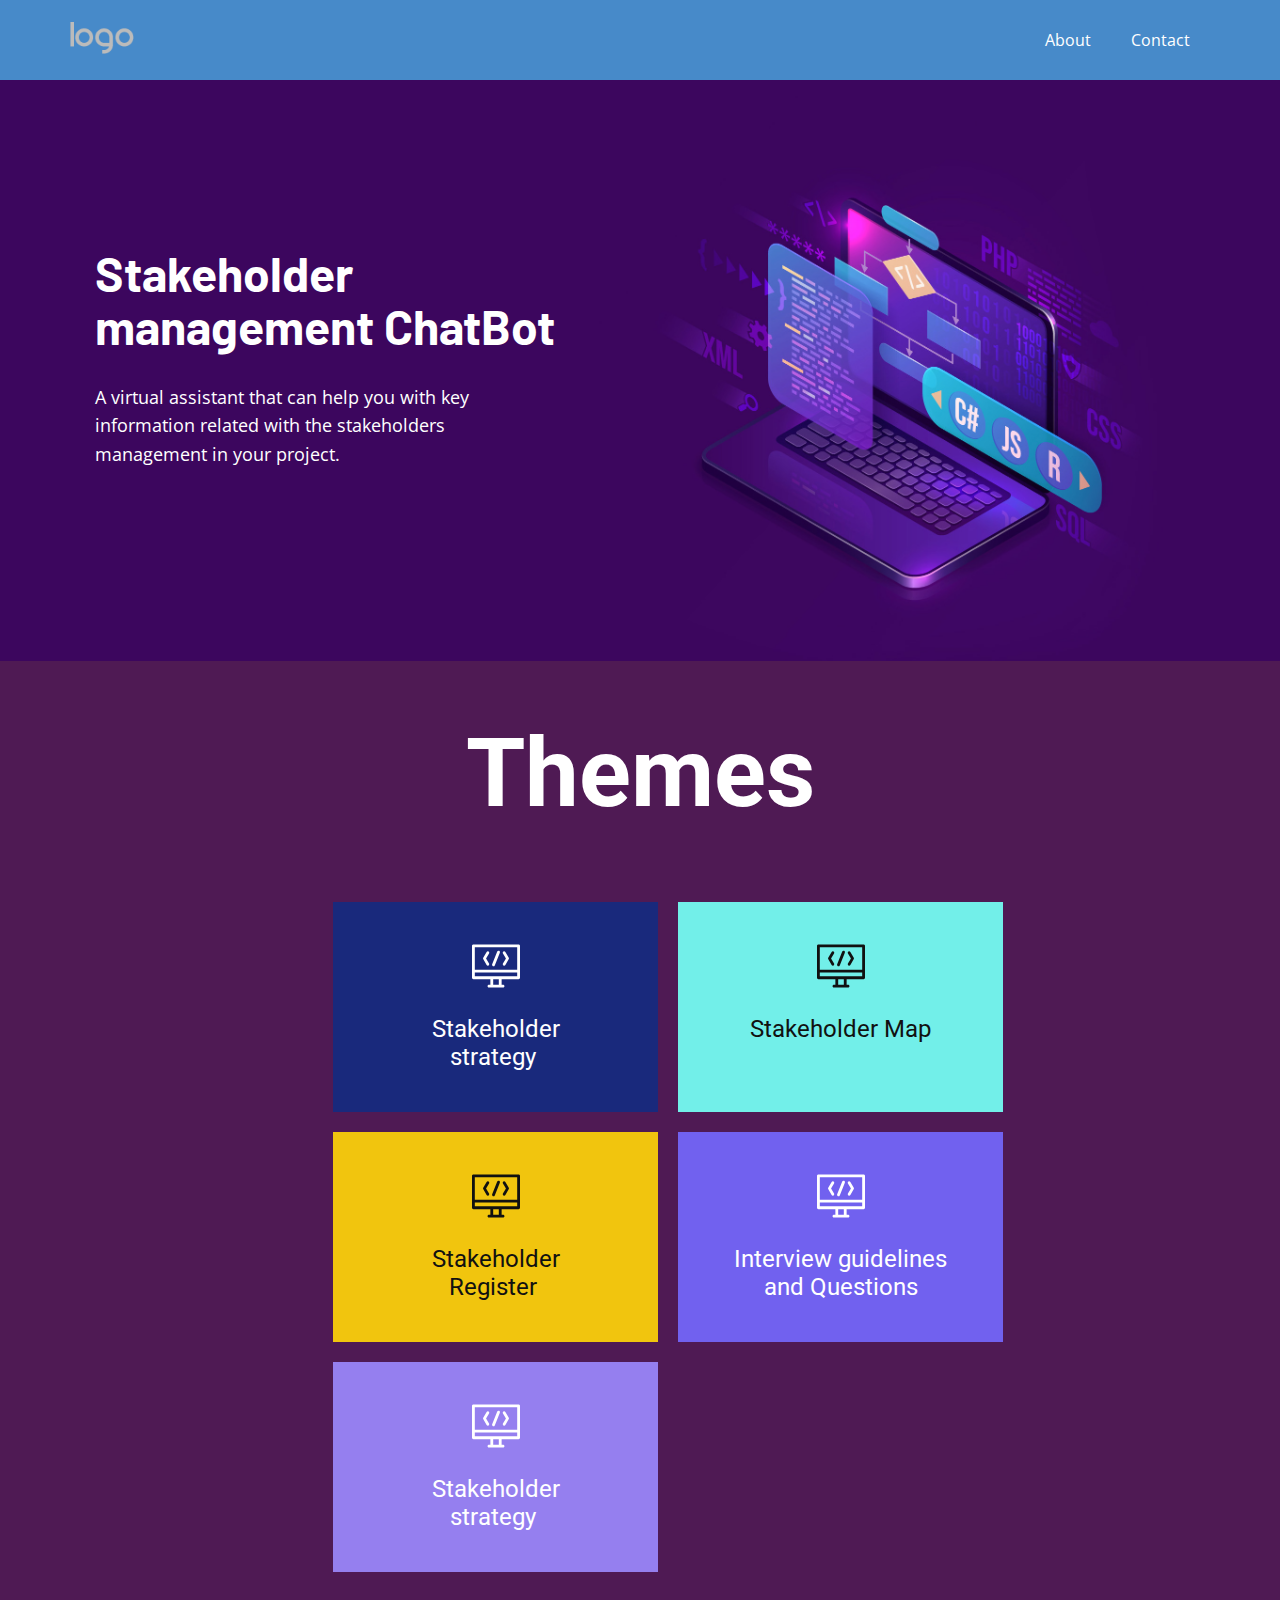
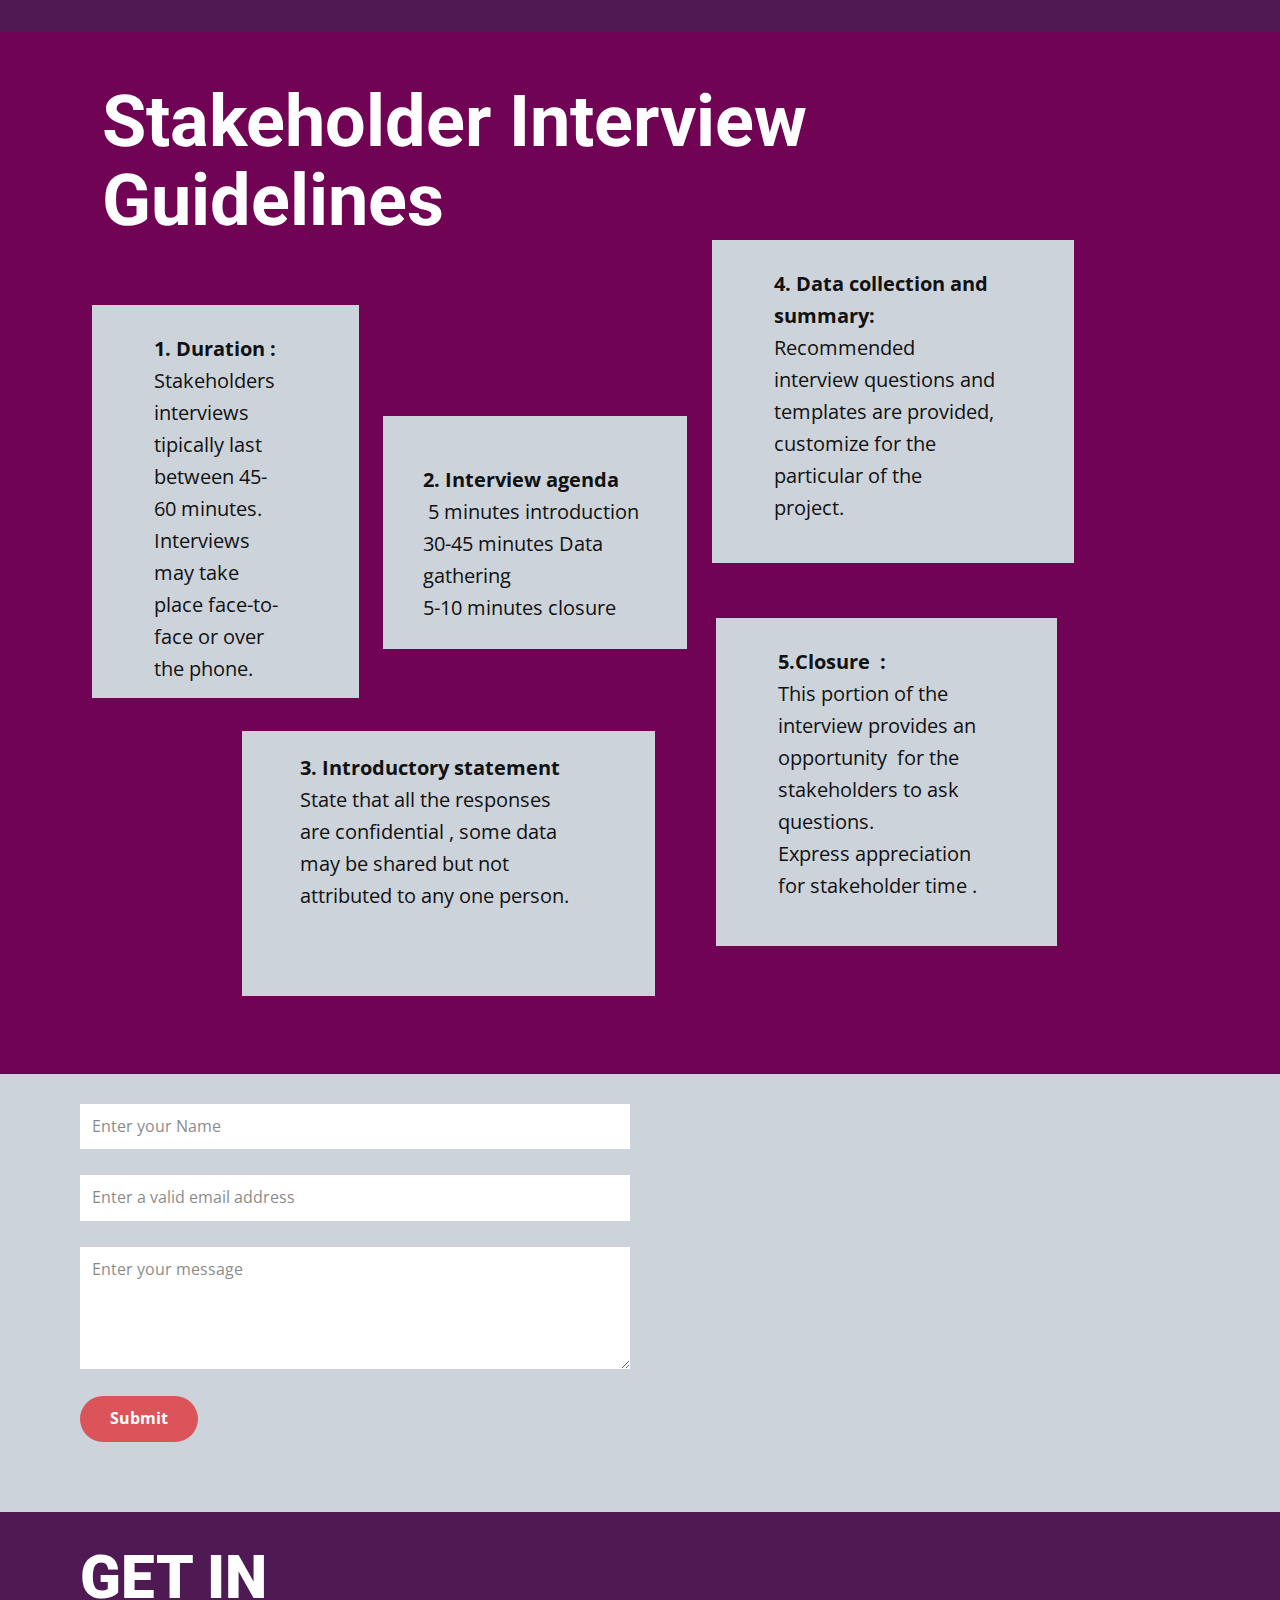
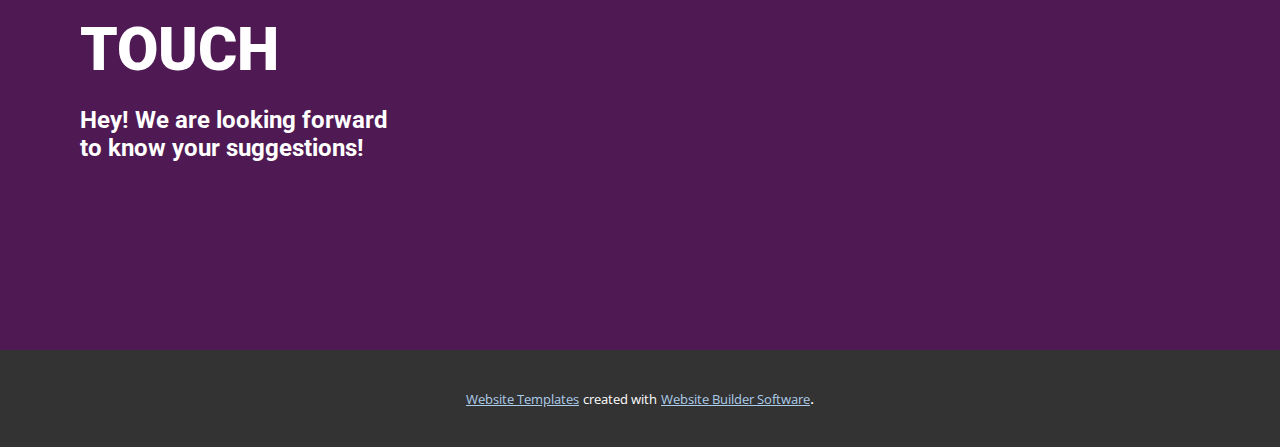
==== Casa.html @ 82db7bca "first commit" ====
<!DOCTYPE html>
<html style="font-size: 16px;">
  <head>
    <meta name="viewport" content="width=device-width, initial-scale=1.0">
    <meta charset="utf-8">
    <meta name="keywords" content="Stakeholder management ChatBot, Themes, Stakeholder
Interview Guidelines">
    <meta name="description" content="">
    <meta name="page_type" content="np-template-header-footer-from-plugin">
    <title>Casa</title>
    <link rel="stylesheet" href="nicepage.css" media="screen">
<link rel="stylesheet" href="Casa.css" media="screen">
    <script class="u-script" type="text/javascript" src="jquery.js" defer=""></script>
    <script class="u-script" type="text/javascript" src="nicepage.js" defer=""></script>
    <meta name="generator" content="Nicepage 3.17.2, nicepage.com">
    <link id="u-theme-google-font" rel="stylesheet" href="https://fonts.googleapis.com/css?family=Roboto:100,100i,300,300i,400,400i,500,500i,700,700i,900,900i|Open+Sans:300,300i,400,400i,600,600i,700,700i,800,800i">
    <link id="u-page-google-font" rel="stylesheet" href="https://fonts.googleapis.com/css?family=Barlow:100,100i,200,200i,300,300i,400,400i,500,500i,600,600i,700,700i,800,800i,900,900i">
    
    
    
    
    
    <script type="application/ld+json">{
		"@context": "http://schema.org",
		"@type": "Organization",
		"name": "",
		"logo": "images/default-logo.png"
}</script>
    <meta property="og:title" content="Casa">
    <meta property="og:type" content="website">
    <meta name="theme-color" content="#478ac9">
  </head>
  <body class="u-body u-palette-1-base"><header class="u-clearfix u-header u-header" id="sec-fb5e"><div class="u-clearfix u-sheet u-valign-middle u-sheet-1">
        <a href="https://nicepage.com" class="u-image u-logo u-image-1">
          <img src="images/default-logo.png" class="u-logo-image u-logo-image-1">
        </a>
        <nav class="u-menu u-menu-dropdown u-offcanvas u-menu-1">
          <div class="menu-collapse" style="font-size: 1rem; letter-spacing: 0px;">
            <a class="u-button-style u-custom-left-right-menu-spacing u-custom-padding-bottom u-custom-top-bottom-menu-spacing u-nav-link u-text-active-palette-1-base u-text-hover-palette-2-base" href="#">
              <svg><use xmlns:xlink="http://www.w3.org/1999/xlink" xlink:href="#menu-hamburger"></use></svg>
              <svg version="1.1" xmlns="http://www.w3.org/2000/svg" xmlns:xlink="http://www.w3.org/1999/xlink"><defs><symbol id="menu-hamburger" viewBox="0 0 16 16" style="width: 16px; height: 16px;"><rect y="1" width="16" height="2"></rect><rect y="7" width="16" height="2"></rect><rect y="13" width="16" height="2"></rect>
</symbol>
</defs></svg>
            </a>
          </div>
          <div class="u-nav-container">
            <ul class="u-nav u-unstyled u-nav-1"><li class="u-nav-item"><a class="u-button-style u-nav-link u-text-active-palette-1-base u-text-hover-palette-2-base" href="Casa.html" style="padding: 10px 20px;">Casa</a>
</li><li class="u-nav-item"><a class="u-button-style u-nav-link u-text-active-palette-1-base u-text-hover-palette-2-base" href="About.html" style="padding: 10px 20px;">About</a>
</li><li class="u-nav-item"><a class="u-button-style u-nav-link u-text-active-palette-1-base u-text-hover-palette-2-base" href="Contact.html" style="padding: 10px 20px;">Contact</a>
</li></ul>
          </div>
          <div class="u-nav-container-collapse">
            <div class="u-black u-container-style u-inner-container-layout u-opacity u-opacity-95 u-sidenav">
              <div class="u-sidenav-overflow">
                <div class="u-menu-close"></div>
                <ul class="u-align-center u-nav u-popupmenu-items u-unstyled u-nav-2"><li class="u-nav-item"><a class="u-button-style u-nav-link" href="Casa.html">Casa</a>
</li><li class="u-nav-item"><a class="u-button-style u-nav-link" href="About.html">About</a>
</li><li class="u-nav-item"><a class="u-button-style u-nav-link" href="Contact.html">Contact</a>
</li></ul>
              </div>
            </div>
            <div class="u-black u-menu-overlay u-opacity u-opacity-70"></div>
          </div>
        </nav>
      </div></header>
    <section class="u-align-left u-clearfix u-image u-section-1" id="carousel_7105" data-image-width="1980" data-image-height="1350">
      <div class="u-clearfix u-sheet u-valign-middle u-sheet-1">
        <div class="u-clearfix u-expanded-width u-layout-wrap u-layout-wrap-1">
          <div class="u-gutter-0 u-layout">
            <div class="u-layout-row">
              <div class="u-align-left u-container-style u-layout-cell u-left-cell u-shape-rectangle u-size-27 u-layout-cell-1">
                <div class="u-container-layout u-container-layout-1">
                  <h1 class="u-custom-font u-text u-text-body-alt-color u-text-1">Stakeholder management ChatBot</h1>
                  <p class="u-text u-text-body-alt-color u-text-2">A virtual assistant that can help you with key information related with the stakeholders management in your project.</p>
                </div>
              </div>
              <div class="u-align-left u-container-style u-image u-layout-cell u-right-cell u-size-33 u-image-1" data-image-width="1372" data-image-height="1235">
                <div class="u-container-layout u-valign-bottom u-container-layout-2"></div>
              </div>
            </div>
          </div>
        </div>
      </div>
    </section>
    <section class="u-align-center u-clearfix u-custom-color-4 u-section-2" id="carousel_dc6f">
      <div class="u-clearfix u-sheet u-valign-middle-md u-valign-middle-sm u-valign-middle-xs u-sheet-1">
        <h1 class="u-align-center u-text u-text-1">Themes</h1>
        <div class="u-expanded-width-md u-expanded-width-sm u-expanded-width-xs u-list u-list-1">
          <div class="u-repeater u-repeater-1">
            <div class="u-align-center u-container-style u-custom-background u-custom-color-1 u-list-item u-repeater-item u-list-item-1">
              <div class="u-container-layout u-similar-container u-container-layout-1"><span class="u-icon u-icon-1"><svg class="u-svg-link" preserveAspectRatio="xMidYMin slice" viewBox="0 0 512 512" style=""><use xmlns:xlink="http://www.w3.org/1999/xlink" xlink:href="#svg-32e8"></use></svg><svg xmlns="http://www.w3.org/2000/svg" xmlns:xlink="http://www.w3.org/1999/xlink" version="1.1" xml:space="preserve" class="u-svg-content" viewBox="0 0 512 512" id="svg-32e8"><g><path d="m497 26h-482c-8.284 0-15 6.716-15 15v340c0 8.284 6.716 15 15 15h181v60h-15c-8.284 0-15 6.716-15 15s6.716 15 15 15h150c8.284 0 15-6.716 15-15s-6.716-15-15-15h-15v-60h181c8.284 0 15-6.716 15-15v-340c0-8.284-6.716-15-15-15zm-15 30v240h-452v-240zm-196 400h-60v-60h60zm-256-90v-40h452v40z"></path><path d="m223.381 258.012c1.818.724 3.694 1.066 5.539 1.066 5.964 0 11.604-3.581 13.942-9.46l54.15-136.147c3.062-7.697-.697-16.42-8.395-19.481-7.698-3.063-16.42.697-19.481 8.395l-54.15 136.148c-3.061 7.696.698 16.417 8.395 19.479z"></path><path d="m335.557 250.526c2.367 1.372 4.953 2.023 7.504 2.023 5.177 0 10.213-2.683 12.994-7.484l36.363-62.777c2.741-4.732 2.69-10.58-.133-15.263l-36.363-60.315c-4.277-7.095-13.495-9.378-20.591-5.102-7.095 4.277-9.379 13.496-5.102 20.591l31.786 52.724-31.919 55.106c-4.153 7.167-1.708 16.345 5.461 20.497z"></path><path d="m155.945 245.065c2.782 4.802 7.817 7.484 12.994 7.484 2.551 0 5.138-.651 7.504-2.023 7.168-4.152 9.613-13.33 5.461-20.498l-31.919-55.106 31.786-52.724c4.277-7.095 1.993-16.313-5.102-20.591-7.096-4.278-16.314-1.993-20.591 5.102l-36.363 60.315c-2.823 4.683-2.874 10.531-.133 15.263z"></path>
</g></svg>
            
            
          </span>
                <h4 class="u-align-center u-text u-text-2">Stakeholder strategy&nbsp;</h4>
              </div>
            </div>
            <div class="u-align-center u-container-style u-custom-background u-list-item u-palette-4-light-1 u-repeater-item u-list-item-2">
              <div class="u-container-layout u-similar-container u-container-layout-2"><span class="u-icon u-icon-2"><svg class="u-svg-link" preserveAspectRatio="xMidYMin slice" viewBox="0 0 512 512" style=""><use xmlns:xlink="http://www.w3.org/1999/xlink" xlink:href="#svg-32e8"></use></svg><svg xmlns="http://www.w3.org/2000/svg" xmlns:xlink="http://www.w3.org/1999/xlink" version="1.1" xml:space="preserve" class="u-svg-content" viewBox="0 0 512 512" id="svg-32e8"><g><path d="m497 26h-482c-8.284 0-15 6.716-15 15v340c0 8.284 6.716 15 15 15h181v60h-15c-8.284 0-15 6.716-15 15s6.716 15 15 15h150c8.284 0 15-6.716 15-15s-6.716-15-15-15h-15v-60h181c8.284 0 15-6.716 15-15v-340c0-8.284-6.716-15-15-15zm-15 30v240h-452v-240zm-196 400h-60v-60h60zm-256-90v-40h452v40z"></path><path d="m223.381 258.012c1.818.724 3.694 1.066 5.539 1.066 5.964 0 11.604-3.581 13.942-9.46l54.15-136.147c3.062-7.697-.697-16.42-8.395-19.481-7.698-3.063-16.42.697-19.481 8.395l-54.15 136.148c-3.061 7.696.698 16.417 8.395 19.479z"></path><path d="m335.557 250.526c2.367 1.372 4.953 2.023 7.504 2.023 5.177 0 10.213-2.683 12.994-7.484l36.363-62.777c2.741-4.732 2.69-10.58-.133-15.263l-36.363-60.315c-4.277-7.095-13.495-9.378-20.591-5.102-7.095 4.277-9.379 13.496-5.102 20.591l31.786 52.724-31.919 55.106c-4.153 7.167-1.708 16.345 5.461 20.497z"></path><path d="m155.945 245.065c2.782 4.802 7.817 7.484 12.994 7.484 2.551 0 5.138-.651 7.504-2.023 7.168-4.152 9.613-13.33 5.461-20.498l-31.919-55.106 31.786-52.724c4.277-7.095 1.993-16.313-5.102-20.591-7.096-4.278-16.314-1.993-20.591 5.102l-36.363 60.315c-2.823 4.683-2.874 10.531-.133 15.263z"></path>
</g></svg>
            
            
          </span>
                <h4 class="u-align-center u-text u-text-3">Stakeholder Map</h4>
              </div>
            </div>
            <div class="u-align-center u-container-style u-custom-background u-list-item u-palette-3-base u-repeater-item u-shape-rectangle">
              <div class="u-container-layout u-similar-container u-container-layout-3"><span class="u-icon u-icon-3"><svg class="u-svg-link" preserveAspectRatio="xMidYMin slice" viewBox="0 0 512 512" style=""><use xmlns:xlink="http://www.w3.org/1999/xlink" xlink:href="#svg-32e8"></use></svg><svg xmlns="http://www.w3.org/2000/svg" xmlns:xlink="http://www.w3.org/1999/xlink" version="1.1" xml:space="preserve" class="u-svg-content" viewBox="0 0 512 512" id="svg-32e8"><g><path d="m497 26h-482c-8.284 0-15 6.716-15 15v340c0 8.284 6.716 15 15 15h181v60h-15c-8.284 0-15 6.716-15 15s6.716 15 15 15h150c8.284 0 15-6.716 15-15s-6.716-15-15-15h-15v-60h181c8.284 0 15-6.716 15-15v-340c0-8.284-6.716-15-15-15zm-15 30v240h-452v-240zm-196 400h-60v-60h60zm-256-90v-40h452v40z"></path><path d="m223.381 258.012c1.818.724 3.694 1.066 5.539 1.066 5.964 0 11.604-3.581 13.942-9.46l54.15-136.147c3.062-7.697-.697-16.42-8.395-19.481-7.698-3.063-16.42.697-19.481 8.395l-54.15 136.148c-3.061 7.696.698 16.417 8.395 19.479z"></path><path d="m335.557 250.526c2.367 1.372 4.953 2.023 7.504 2.023 5.177 0 10.213-2.683 12.994-7.484l36.363-62.777c2.741-4.732 2.69-10.58-.133-15.263l-36.363-60.315c-4.277-7.095-13.495-9.378-20.591-5.102-7.095 4.277-9.379 13.496-5.102 20.591l31.786 52.724-31.919 55.106c-4.153 7.167-1.708 16.345 5.461 20.497z"></path><path d="m155.945 245.065c2.782 4.802 7.817 7.484 12.994 7.484 2.551 0 5.138-.651 7.504-2.023 7.168-4.152 9.613-13.33 5.461-20.498l-31.919-55.106 31.786-52.724c4.277-7.095 1.993-16.313-5.102-20.591-7.096-4.278-16.314-1.993-20.591 5.102l-36.363 60.315c-2.823 4.683-2.874 10.531-.133 15.263z"></path>
</g></svg>
            
            
          </span>
                <h4 class="u-align-center u-text u-text-4">Stakeholder Register&nbsp;</h4>
              </div>
            </div>
            <div class="u-align-center u-container-style u-custom-color-2 u-list-item u-repeater-item u-shape-rectangle u-list-item-4">
              <div class="u-container-layout u-similar-container u-container-layout-4"><span class="u-icon u-icon-4"><svg class="u-svg-link" preserveAspectRatio="xMidYMin slice" viewBox="0 0 512 512" style=""><use xmlns:xlink="http://www.w3.org/1999/xlink" xlink:href="#svg-32e8"></use></svg><svg xmlns="http://www.w3.org/2000/svg" xmlns:xlink="http://www.w3.org/1999/xlink" version="1.1" xml:space="preserve" class="u-svg-content" viewBox="0 0 512 512" id="svg-32e8"><g><path d="m497 26h-482c-8.284 0-15 6.716-15 15v340c0 8.284 6.716 15 15 15h181v60h-15c-8.284 0-15 6.716-15 15s6.716 15 15 15h150c8.284 0 15-6.716 15-15s-6.716-15-15-15h-15v-60h181c8.284 0 15-6.716 15-15v-340c0-8.284-6.716-15-15-15zm-15 30v240h-452v-240zm-196 400h-60v-60h60zm-256-90v-40h452v40z"></path><path d="m223.381 258.012c1.818.724 3.694 1.066 5.539 1.066 5.964 0 11.604-3.581 13.942-9.46l54.15-136.147c3.062-7.697-.697-16.42-8.395-19.481-7.698-3.063-16.42.697-19.481 8.395l-54.15 136.148c-3.061 7.696.698 16.417 8.395 19.479z"></path><path d="m335.557 250.526c2.367 1.372 4.953 2.023 7.504 2.023 5.177 0 10.213-2.683 12.994-7.484l36.363-62.777c2.741-4.732 2.69-10.58-.133-15.263l-36.363-60.315c-4.277-7.095-13.495-9.378-20.591-5.102-7.095 4.277-9.379 13.496-5.102 20.591l31.786 52.724-31.919 55.106c-4.153 7.167-1.708 16.345 5.461 20.497z"></path><path d="m155.945 245.065c2.782 4.802 7.817 7.484 12.994 7.484 2.551 0 5.138-.651 7.504-2.023 7.168-4.152 9.613-13.33 5.461-20.498l-31.919-55.106 31.786-52.724c4.277-7.095 1.993-16.313-5.102-20.591-7.096-4.278-16.314-1.993-20.591 5.102l-36.363 60.315c-2.823 4.683-2.874 10.531-.133 15.263z"></path>
</g></svg>
            
            
          </span>
                <h4 class="u-align-center u-text u-text-5">Interview guidelines and Questions</h4>
              </div>
            </div>
            <div class="u-container-style u-custom-background u-custom-color-3 u-list-item u-repeater-item u-list-item-5">
              <div class="u-container-layout u-similar-container u-container-layout-5"><span class="u-icon u-icon-5"><svg class="u-svg-link" preserveAspectRatio="xMidYMin slice" viewBox="0 0 512 512" style=""><use xmlns:xlink="http://www.w3.org/1999/xlink" xlink:href="#svg-32e8"></use></svg><svg xmlns="http://www.w3.org/2000/svg" xmlns:xlink="http://www.w3.org/1999/xlink" version="1.1" xml:space="preserve" class="u-svg-content" viewBox="0 0 512 512" id="svg-32e8"><g><path d="m497 26h-482c-8.284 0-15 6.716-15 15v340c0 8.284 6.716 15 15 15h181v60h-15c-8.284 0-15 6.716-15 15s6.716 15 15 15h150c8.284 0 15-6.716 15-15s-6.716-15-15-15h-15v-60h181c8.284 0 15-6.716 15-15v-340c0-8.284-6.716-15-15-15zm-15 30v240h-452v-240zm-196 400h-60v-60h60zm-256-90v-40h452v40z"></path><path d="m223.381 258.012c1.818.724 3.694 1.066 5.539 1.066 5.964 0 11.604-3.581 13.942-9.46l54.15-136.147c3.062-7.697-.697-16.42-8.395-19.481-7.698-3.063-16.42.697-19.481 8.395l-54.15 136.148c-3.061 7.696.698 16.417 8.395 19.479z"></path><path d="m335.557 250.526c2.367 1.372 4.953 2.023 7.504 2.023 5.177 0 10.213-2.683 12.994-7.484l36.363-62.777c2.741-4.732 2.69-10.58-.133-15.263l-36.363-60.315c-4.277-7.095-13.495-9.378-20.591-5.102-7.095 4.277-9.379 13.496-5.102 20.591l31.786 52.724-31.919 55.106c-4.153 7.167-1.708 16.345 5.461 20.497z"></path><path d="m155.945 245.065c2.782 4.802 7.817 7.484 12.994 7.484 2.551 0 5.138-.651 7.504-2.023 7.168-4.152 9.613-13.33 5.461-20.498l-31.919-55.106 31.786-52.724c4.277-7.095 1.993-16.313-5.102-20.591-7.096-4.278-16.314-1.993-20.591 5.102l-36.363 60.315c-2.823 4.683-2.874 10.531-.133 15.263z"></path>
</g></svg>
            
            
          </span>
                <h4 class="u-align-center u-text u-text-6">Stakeholder strategy&nbsp;</h4>
              </div>
            </div>
          </div>
        </div>
      </div>
    </section>
    <section class="u-align-left u-clearfix u-custom-color-5 u-section-3" id="carousel_f734">
      <div class="u-clearfix u-sheet u-valign-middle-lg u-valign-middle-md u-valign-middle-sm u-valign-middle-xs u-sheet-1">
        <h2 class="u-text u-text-1">Stakeholder
Interview Guidelines</h2>
        <div class="u-container-style u-group u-palette-5-light-1 u-shape-rectangle u-group-1">
          <div class="u-container-layout u-container-layout-1">
            <p class="u-text u-text-2">
              <span style="font-weight: 700;">1. Duration :</span>
              <br>Stakeholders interviews tipically last between 45-60 minutes.<br>Interviews may take place face-to-face or over the phone.
            </p>
          </div>
        </div>
        <div class="u-container-style u-group u-palette-5-light-1 u-shape-rectangle u-group-2">
          <div class="u-container-layout u-container-layout-2">
            <p class="u-text u-text-3"><b>2. Interview agenda</b>
              <br>&nbsp;5 minutes introduction&nbsp;<br>30-45 minutes Data gathering<br>5-10 minutes closure
            </p>
          </div>
        </div>
        <div class="u-container-style u-group u-palette-5-light-1 u-shape-rectangle u-group-3">
          <div class="u-container-layout u-container-layout-3">
            <p class="u-text u-text-4"><b>3. Introductory statement&nbsp;</b>
              <br>State that all the responses are confidential , some data may be shared but not attributed to any one person.<br>
              <br>
            </p>
          </div>
        </div>
        <div class="u-container-style u-group u-palette-5-light-1 u-shape-rectangle u-group-4">
          <div class="u-container-layout u-container-layout-4">
            <p class="u-text u-text-5">
              <span style="font-weight: 700;">4. Data collection and summary:</span>
              <br>Recommended interview questions and templates are provided, customize for the particular of the project.
            </p>
          </div>
        </div>
        <div class="u-container-style u-group u-palette-5-light-1 u-shape-rectangle u-group-5">
          <div class="u-container-layout u-container-layout-5">
            <p class="u-text u-text-6">
              <span style="font-weight: 700;">5.Closure&nbsp; :</span>
              <br>This portion of the interview provides an opportunity&nbsp; for the stakeholders to ask questions.&nbsp;<br>Express appreciation for stakeholder time .
            </p>
          </div>
        </div>
      </div>
    </section>
    <section class="u-clearfix u-section-4" id="carousel_f8e6">
      <div class="u-clearfix u-expanded-width u-layout-wrap u-layout-wrap-1">
        <div class="u-layout">
          <div class="u-layout-col">
            <div class="u-container-style u-layout-cell u-left-cell u-palette-5-light-1 u-right-cell u-size-30 u-layout-cell-1">
              <div class="u-container-layout u-container-layout-1">
                <div class="u-form u-form-1">
                  <form action="#" method="POST" class="u-clearfix u-form-spacing-26 u-form-vertical u-inner-form" style="padding: 0;" source="custom" name="form-1">
                    <div class="u-form-group u-form-name">
                      <label for="name-5de2" class="u-form-control-hidden u-label">Name</label>
                      <input type="text" placeholder="Enter your Name" id="name-5de2" name="name" class="u-input u-input-rectangle u-white" required="">
                    </div>
                    <div class="u-form-email u-form-group">
                      <label for="email-5de2" class="u-form-control-hidden u-label">Email</label>
                      <input type="email" placeholder="Enter a valid email address" id="email-5de2" name="email" class="u-input u-input-rectangle u-white" required="">
                    </div>
                    <div class="u-form-group u-form-message">
                      <label for="message-5de2" class="u-form-control-hidden u-label">Message</label>
                      <textarea placeholder="Enter your message" rows="4" cols="50" id="message-5de2" name="message" class="u-input u-input-rectangle u-white" required=""></textarea>
                    </div>
                    <div class="u-align-left u-form-group u-form-submit">
                      <a href="#" class="u-btn u-btn-round u-btn-submit u-button-style u-palette-2-base u-radius-30 u-btn-1">Submit</a>
                      <input type="submit" value="submit" class="u-form-control-hidden">
                    </div>
                    <div class="u-form-send-message u-form-send-success"> Thank you! Your message has been sent. </div>
                    <div class="u-form-send-error u-form-send-message"> Unable to send your message. Please fix errors then try again. </div>
                    <input type="hidden" value="" name="recaptchaResponse">
                  </form>
                </div>
              </div>
            </div>
            <div class="u-align-left u-container-style u-custom-color-4 u-layout-cell u-left-cell u-right-cell u-size-30 u-layout-cell-2">
              <div class="u-container-layout u-container-layout-2">
                <h3 class="u-text u-text-1">Get in touch</h3>
                <h6 class="u-text u-text-2">Hey! We are looking forward to know your suggestions!</h6>
              </div>
            </div>
          </div>
        </div>
      </div>
    </section>
    
    
    
    <section class="u-backlink u-clearfix u-grey-80">
      <a class="u-link" href="https://nicepage.com/website-templates" target="_blank">
        <span>Website Templates</span>
      </a>
      <p class="u-text">
        <span>created with</span>
      </p>
      <a class="u-link" href="https://nicepage.com/" target="_blank">
        <span>Website Builder Software</span>
      </a>. 
    </section>
  </body>
</html>
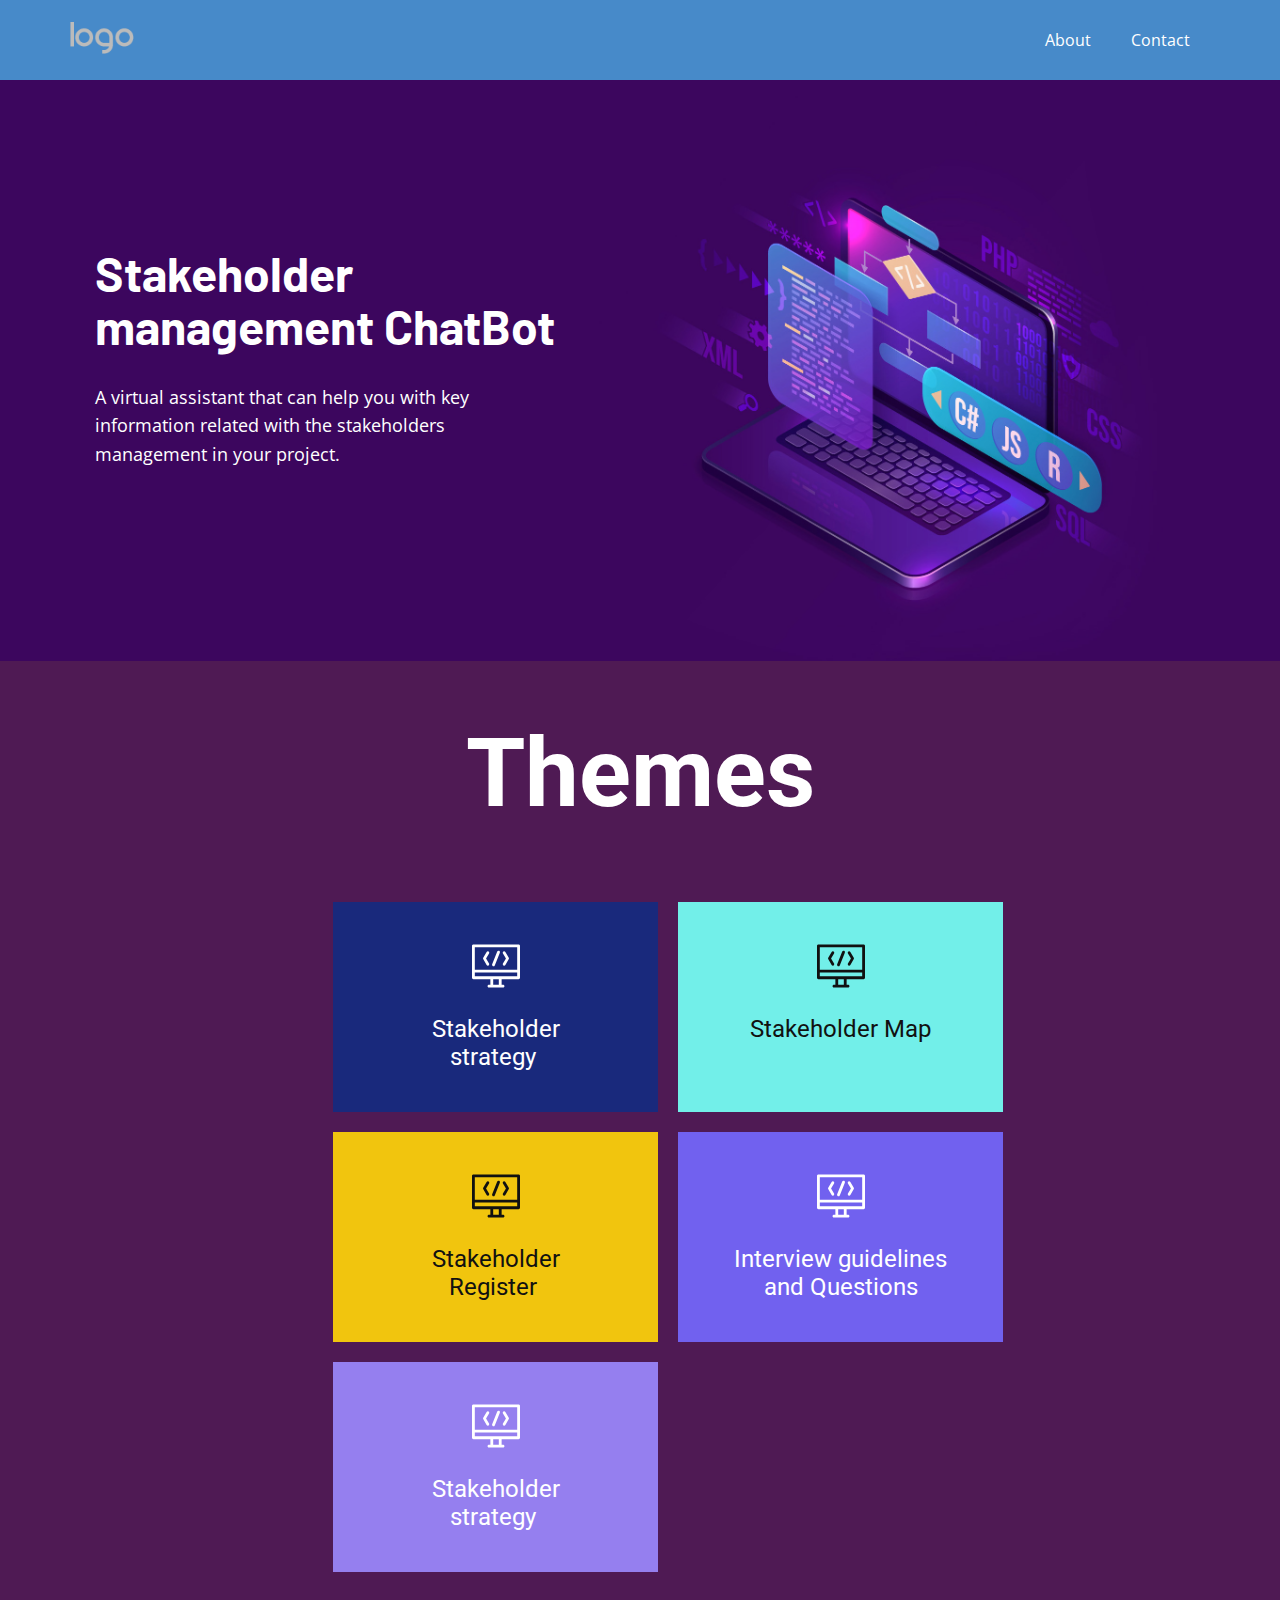
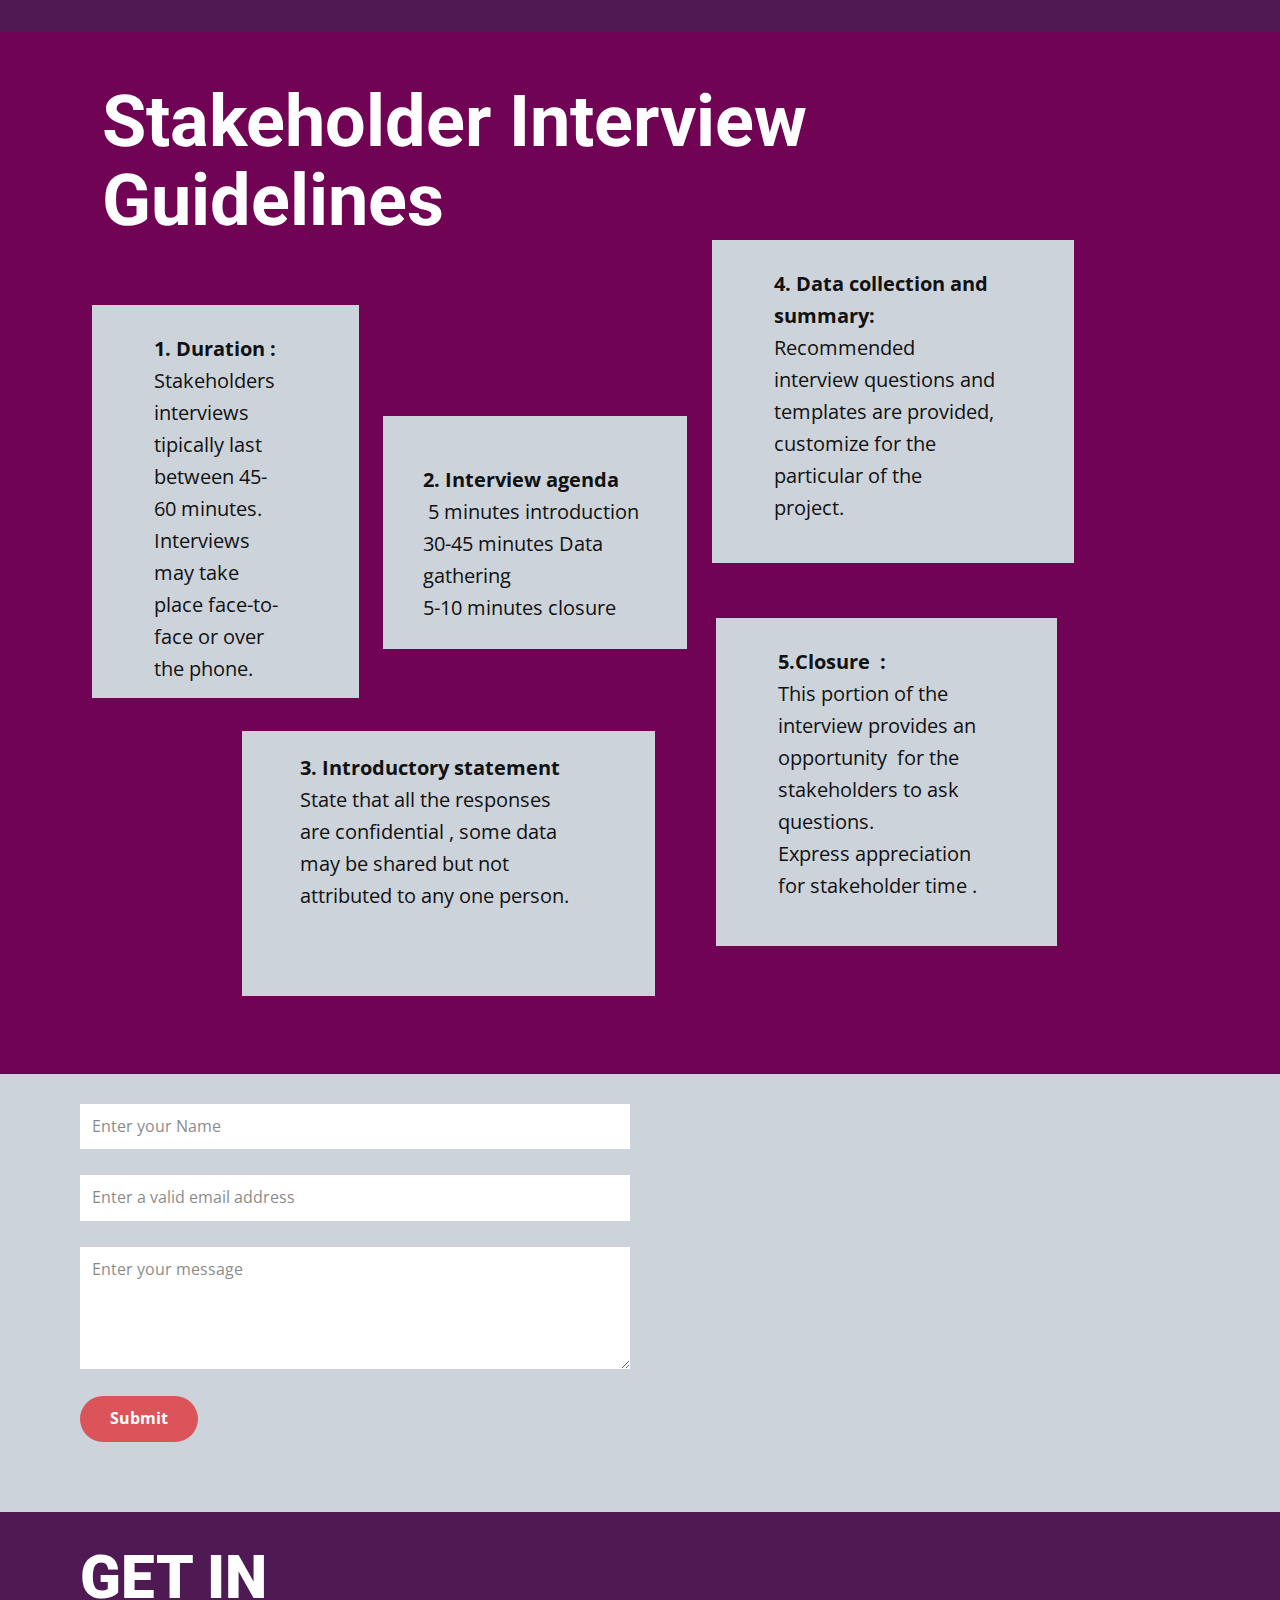
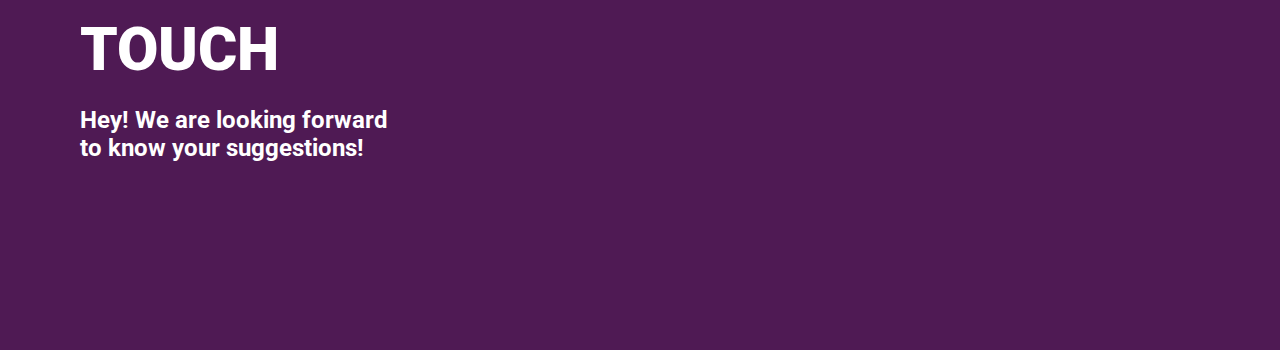
==== commit 61619d3e: "quitando header azul y footer gris" ====
--- a/Casa.html
+++ b/Casa.html
@@ -223,18 +223,5 @@
       </div>
     </section>
     
-    
-    
-    <section class="u-backlink u-clearfix u-grey-80">
-      <a class="u-link" href="https://nicepage.com/website-templates" target="_blank">
-        <span>Website Templates</span>
-      </a>
-      <p class="u-text">
-        <span>created with</span>
-      </p>
-      <a class="u-link" href="https://nicepage.com/" target="_blank">
-        <span>Website Builder Software</span>
-      </a>. 
-    </section>
   </body>
 </html>